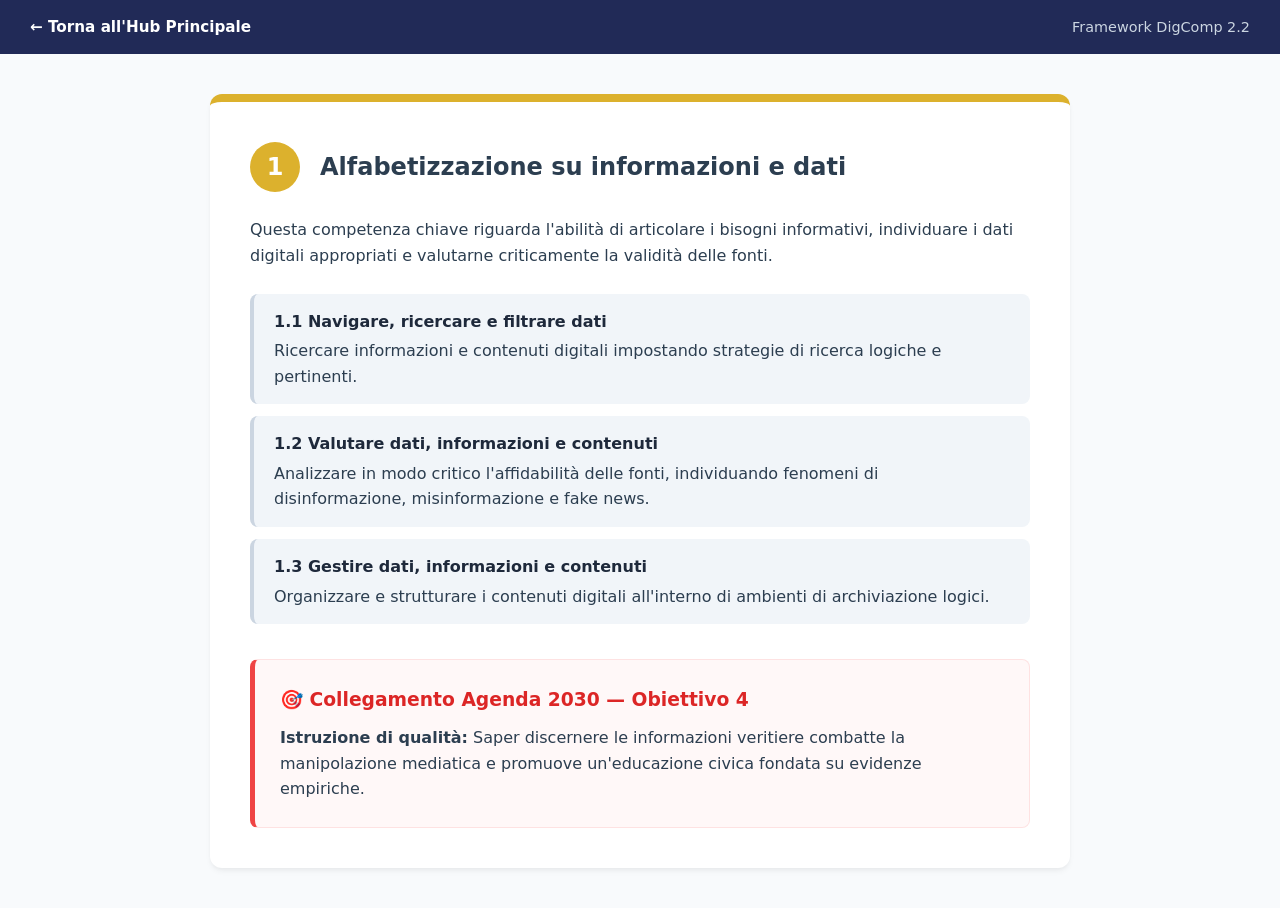
==== aree/area1.html @ 17d93356 "pagina principale e aree" ====
<!doctype html>
<html lang="it">
    <head>
        <meta charset="UTF-8" />
        <title>Area 1 - Informazioni e Dati</title>
        <link rel="stylesheet" href="../style.css" />
    </head>
    <body class="content-body">
        <nav class="nav-top-bar">
            <a href="index.html" class="btn-back">← Torna all'Hub Principale</a>
            <span style="color: #cbd5e1; font-size: 0.9rem;">Framework DigComp 2.2</span>
        </nav>
        <main class="page-container">
            <div class="area-card area-1-theme">
                <div class="area-title-group">
                    <div class="area-num" style="background-color: #dcb12d;">1</div>
                    <h2>Alfabetizzazione su informazioni e dati</h2>
                </div>
                <p>Questa competenza chiave riguarda l'abilità di articolare i bisogni informativi, individuare i dati digitali appropriati e valutarne criticamente la validità delle fonti.</p>
                
                <ul class="competence-list">
                    <li><strong>1.1 Navigare, ricercare e filtrare dati</strong> Ricercare informazioni e contenuti digitali impostando strategie di ricerca logiche e pertinenti.</li>
                    <li><strong>1.2 Valutare dati, informazioni e contenuti</strong> Analizzare in modo critico l'affidabilità delle fonti, individuando fenomeni di disinformazione, misinformazione e fake news.</li>
                    <li><strong>1.3 Gestire dati, informazioni e contenuti</strong> Organizzare e strutturare i contenuti digitali all'interno di ambienti di archiviazione logici.</li>
                </ul>

                <div class="agenda-box">
                    <h3>🎯 Collegamento Agenda 2030 — Obiettivo 4</h3>
                    <p><strong>Istruzione di qualità:</strong> Saper discernere le informazioni veritiere combatte la manipolazione mediatica e promuove un'educazione civica fondata su evidenze empiriche.</p>
                </div>
            </div>
        </main>
    </body>
</html>
---- style.css ----
/* ---- Reset & Stili di Base ---- */
* {
    box-sizing: border-box;
    margin: 0;
    padding: 0;
}

body {
    font-family: 'Segoe UI', system-ui, Helvetica, Arial, sans-serif;
    background-color: #f4f6f9;
    color: #2c3e50;
    line-height: 1.6;
}

/* ---- Configurazione Layout Hub (Index Grande) ---- */
.hub-body {
    display: flex;
    flex-direction: column;
    min-height: 100vh;
    justify-content: space-between;
    align-items: center;
    background: radial-gradient(circle at center, #ffffff 0%, #eaeef3 100%);
}

.hub-header {
    text-align: center;
    padding: 40px 20px;
}

.hub-header h1 {
    font-size: 2.5rem;
    color: #212a57;
    margin-bottom: 10px;
}

.hub-header p {
    color: #5a738e;
    max-width: 600px;
}

.hub-main {
    display: flex;
    justify-content: center;
    align-items: center;
    width: 100%;
    padding: 20px;
}

/* Dimensione maggiorata per la Landing Page principale */
.pentagon-container.large-hub {
    width: 100%;
    max-width: 550px;
    height: auto;
    filter: drop-shadow(0 10px 20px rgba(0, 0, 0, 0.1));
}

/* ---- Elementi SVG e Animazioni Originali Richieste ---- */
.spicchio {
    stroke: #ffffff;
    stroke-width: 8;
    stroke-linejoin: round;
    transition: all 0.2s ease-in-out;
    cursor: pointer; /* Corretto l'errore ortografico di origine */
}

.spicchio:hover {
    opacity: 0.85;
    filter: drop-shadow(0px 0px 8px rgba(0, 0, 0, 0.3));
}

.spicchio .badge-circle,
.spicchio .badge-text {
    opacity: 0;
    transition: opacity 0.2s ease-in-out;
}

.spicchio:hover .badge-circle,
.spicchio:hover .badge-text {
    opacity: 1;
}

.badge-text {
    font-family: Arial, sans-serif;
    font-size: 18px;
    fill: #ffffff;
    text-anchor: middle;
    dominant-baseline: central;
    pointer-events: none;
}

/* ---- Struttura delle Pagine di Dettaglio (Area 1 - 5) ---- */
.content-body {
    padding: 0;
    background-color: #f8fafc;
}

.nav-top-bar {
    background-color: #212a57;
    padding: 15px 30px;
    display: flex;
    justify-content: space-between;
    align-items: center;
}

.btn-back {
    color: #ffffff;
    text-decoration: none;
    font-weight: 600;
    display: flex;
    align-items: center;
    gap: 8px;
    font-size: 0.95rem;
    transition: opacity 0.2s;
}

.btn-back:hover {
    opacity: 0.8;
}

.page-container {
    max-width: 900px;
    margin: 40px auto;
    padding: 0 20px;
}

.area-card {
    background: #ffffff;
    border-radius: 12px;
    padding: 40px;
    box-shadow: 0 4px 6px -1px rgba(0,0,0,0.05), 0 2px 4px -1px rgba(0,0,0,0.03);
    border-top: 8px solid #212a57;
}

.area-1-theme { border-top-color: #dcb12d; }
.area-2-theme { border-top-color: #4a90e2; }
.area-3-theme { border-top-color: #f39c12; }
.area-4-theme { border-top-color: #2ecc71; }
.area-5-theme { border-top-color: #e74c3c; }

.area-title-group {
    display: flex;
    align-items: center;
    gap: 20px;
    margin-bottom: 25px;
}

.area-num {
    width: 50px;
    height: 50px;
    border-radius: 50%;
    color: white;
    display: flex;
    align-items: center;
    justify-content: center;
    font-weight: bold;
    font-size: 1.5rem;
}

.competence-list {
    margin: 25px 0;
    list-style: none;
}

.competence-list li {
    background: #f1f5f9;
    padding: 15px 20px;
    border-radius: 8px;
    margin-bottom: 12px;
    border-left: 4px solid #cbd5e1;
}

.competence-list li strong {
    color: #1e293b;
    display: block;
    margin-bottom: 4px;
}

/* Box di Connessione Sostenibile */
.agenda-box {
    margin-top: 35px;
    background: #fff8f8;
    border: 1px solid #fee2e2;
    padding: 25px;
    border-radius: 8px;
    border-left: 5px solid #ef4444;
}

.agenda-box h3 {
    color: #dc2626;
    margin-bottom: 10px;
    display: flex;
    align-items: center;
    gap: 10px;
}

.hub-footer {
    padding: 20px;
    font-size: 0.85rem;
    color: #8892b0;
    text-align: center;
}
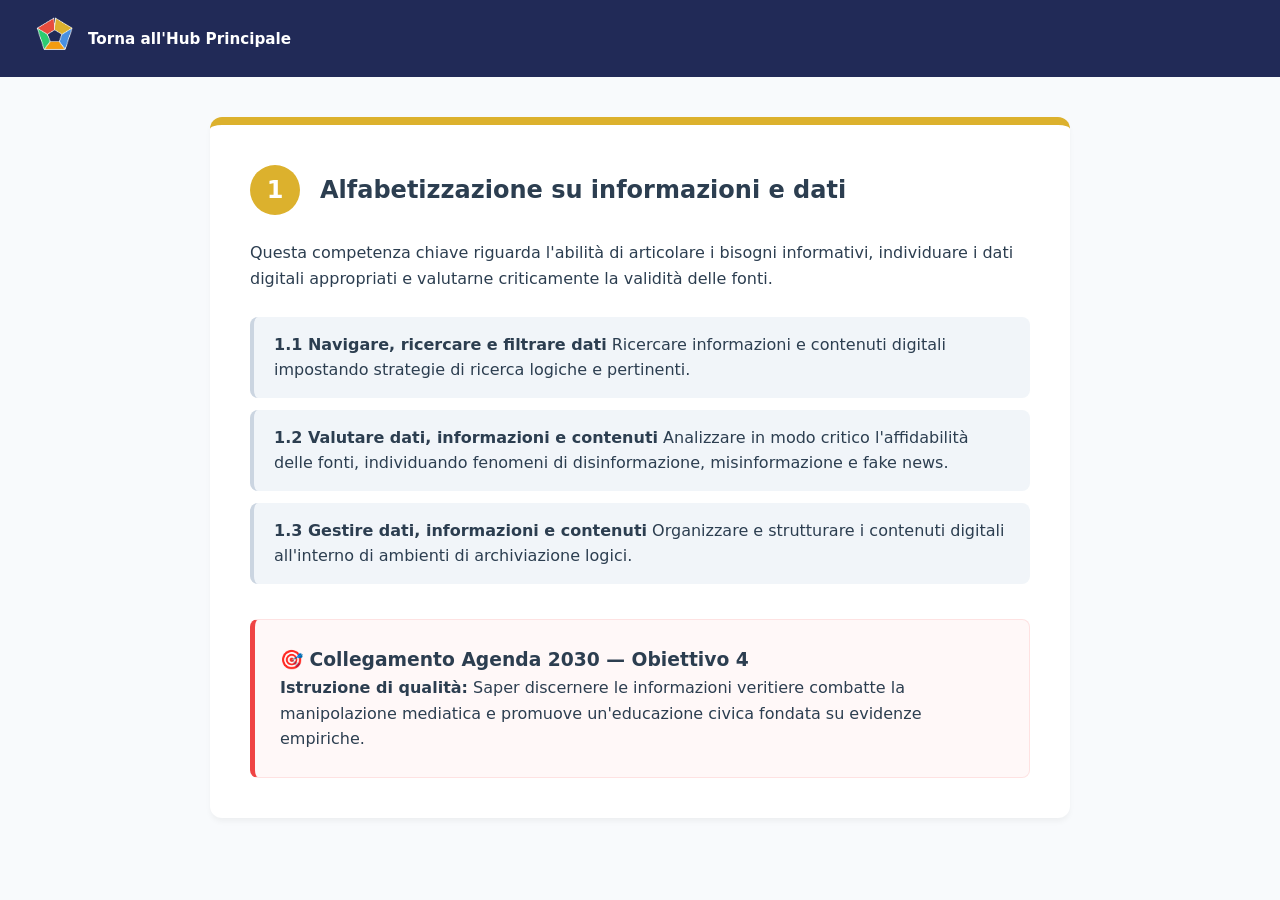
==== commit f8d09ffb: "aggiunto logo" ====
--- a/aree/area1.html
+++ b/aree/area1.html
@@ -2,13 +2,17 @@
 <html lang="it">
     <head>
         <meta charset="UTF-8" />
+
+        <link rel="icon" href="../img/logo.png">
+
         <title>Area 1 - Informazioni e Dati</title>
         <link rel="stylesheet" href="../style.css" />
     </head>
     <body class="content-body">
         <nav class="nav-top-bar">
-            <a href="index.html" class="btn-back">← Torna all'Hub Principale</a>
-            <span style="color: #cbd5e1; font-size: 0.9rem;">Framework DigComp 2.2</span>
+            <a href="../index.html" class="btn-back">
+                <span><img src="../img/logo.png" alt=""></span>
+                Torna all'Hub Principale</a>
         </nav>
         <main class="page-container">
             <div class="area-card area-1-theme">
--- a/style.css
+++ b/style.css
@@ -12,60 +12,75 @@
     line-height: 1.6;
 }
 
-/* ---- Configurazione Layout Hub (Index Grande) ---- */
+/* ---- Configurazione Layout Hub (Sfondo arricchito per valorizzare il Glassmorphism) ---- */
 .hub-body {
     display: flex;
     flex-direction: column;
     min-height: 100vh;
     justify-content: space-between;
     align-items: center;
-    background: radial-gradient(circle at center, #ffffff 0%, #eaeef3 100%);
+    /* Sfondo a gradiente scuro/vivido per far risaltare il vetro sfocato bianco */
+    background: linear-gradient(135deg, #0f172a 0%, #1e1b4b 50%, #2e1065 100%);
+    color: #ffffff;
 }
 
 .hub-header {
     text-align: center;
-    padding: 40px 20px;
+    padding: 40px 20px 10px 20px;
 }
 
 .hub-header h1 {
     font-size: 2.5rem;
-    color: #212a57;
+    color: #ffffff;
     margin-bottom: 10px;
+    text-shadow: 0 2px 4px rgba(0,0,0,0.3);
 }
 
 .hub-header p {
-    color: #5a738e;
+    color: #94a3b8;
     max-width: 600px;
 }
 
+/* Allineamento verticale di Pentagono + Griglia di card */
 .hub-main {
     display: flex;
+    flex-direction: column;
+    align-items: center;
     justify-content: center;
-    align-items: center;
     width: 100%;
+    max-width: 1200px;
     padding: 20px;
-}
-
-/* Dimensione maggiorata per la Landing Page principale */
+    gap: 50px; /* Spazio tra il pentagono e la griglia di card */
+}
+
+@media (min-width: 950px) {
+    /* Su schermi grandi, li affianca elegantemente invece di metterli uno sotto l'altro */
+    .hub-main {
+        flex-direction: row;
+        gap: 60px;
+    }
+}
+
+/* Dimensione del pentagono */
 .pentagon-container.large-hub {
     width: 100%;
-    max-width: 550px;
+    max-width: 480px;
     height: auto;
-    filter: drop-shadow(0 10px 20px rgba(0, 0, 0, 0.1));
-}
-
-/* ---- Elementi SVG e Animazioni Originali Richieste ---- */
+    filter: drop-shadow(0 10px 25px rgba(0, 0, 0, 0.4));
+}
+
+/* ---- Elementi SVG Originali Richiesti ---- */
 .spicchio {
     stroke: #ffffff;
     stroke-width: 8;
     stroke-linejoin: round;
     transition: all 0.2s ease-in-out;
-    cursor: pointer; /* Corretto l'errore ortografico di origine */
+    cursor: pointer;
 }
 
 .spicchio:hover {
     opacity: 0.85;
-    filter: drop-shadow(0px 0px 8px rgba(0, 0, 0, 0.3));
+    filter: drop-shadow(0px 0px 8px rgba(255, 255, 255, 0.2));
 }
 
 .spicchio .badge-circle,
@@ -88,10 +103,75 @@
     pointer-events: none;
 }
 
-/* ---- Struttura delle Pagine di Dettaglio (Area 1 - 5) ---- */
+/* ---- IL TUO CODICE: GRIGLIA E CARD IN STILE GLASSMORPHISM (INTEGRATO) ---- */
+.grid {
+    display: grid;
+    grid-template-columns: repeat(2, 1fr); /* Crea una struttura a 2 colonne stabili */
+    gap: 20px;
+    max-width: 500px;
+    width: 100%;
+}
+
+/* CARD GLASS */
+.card {
+    height: 140px; /* Ridotto leggermente da 200px per renderlo più armonico a fianco del pentagono */
+    background: rgba(255, 255, 255, 0.12);
+    backdrop-filter: blur(12px);
+    -webkit-backdrop-filter: blur(12px); /* Supporto Safari */
+    border-radius: 20px;
+    border: 1px solid rgba(255, 255, 255, 0.25);
+
+    display: flex;
+    align-items: center;
+    justify-content: center;
+
+    font-size: 18px;
+    font-weight: 600;
+    color: #ffffff;
+    text-decoration: none; /* Rimuove la sottolineatura del link */
+    text-align: center;
+    padding: 15px;
+    cursor: pointer;
+    transition: 0.4s;
+    box-shadow: 0 4px 30px rgba(0, 0, 0, 0.1);
+}
+
+.center {
+    grid-column: span 2;
+}
+
+.card:hover {
+    transform: scale(1.05);
+    background: rgba(255, 255, 255, 0.22);
+    box-shadow: 0 8px 32px rgba(0, 0, 0, 0.4);
+    border: 1px solid rgba(255, 255, 255, 0.4);
+}
+
+.alf-card:hover {
+    background: #dcb12d;
+}
+
+.com-card:hover {
+    background: #4a90e2;
+}
+
+.con-card:hover {
+    background: #f39c12;
+}
+
+.sic-card:hover {
+    background: #2ecc71;
+}
+
+.ris-card:hover {
+    background: #e74c3c;
+}
+
+/* ---- Struttura delle Pagine di Dettaglio Interno (Invariate) ---- */
 .content-body {
     padding: 0;
     background-color: #f8fafc;
+    color: #2c3e50;
 }
 
 .nav-top-bar {
@@ -110,11 +190,6 @@
     align-items: center;
     gap: 8px;
     font-size: 0.95rem;
-    transition: opacity 0.2s;
-}
-
-.btn-back:hover {
-    opacity: 0.8;
 }
 
 .page-container {
@@ -127,7 +202,7 @@
     background: #ffffff;
     border-radius: 12px;
     padding: 40px;
-    box-shadow: 0 4px 6px -1px rgba(0,0,0,0.05), 0 2px 4px -1px rgba(0,0,0,0.03);
+    box-shadow: 0 4px 6px -1px rgba(0,0,0,0.05);
     border-top: 8px solid #212a57;
 }
 
@@ -169,13 +244,6 @@
     border-left: 4px solid #cbd5e1;
 }
 
-.competence-list li strong {
-    color: #1e293b;
-    display: block;
-    margin-bottom: 4px;
-}
-
-/* Box di Connessione Sostenibile */
 .agenda-box {
     margin-top: 35px;
     background: #fff8f8;
@@ -185,17 +253,15 @@
     border-left: 5px solid #ef4444;
 }
 
-.agenda-box h3 {
-    color: #dc2626;
-    margin-bottom: 10px;
-    display: flex;
-    align-items: center;
-    gap: 10px;
-}
-
 .hub-footer {
-    padding: 20px;
+    padding: 30px 20px;
     font-size: 0.85rem;
-    color: #8892b0;
+    color: #64748b;
     text-align: center;
+}
+
+/* logo */
+img {
+    height: 40px;
+    width: 50px;
 }
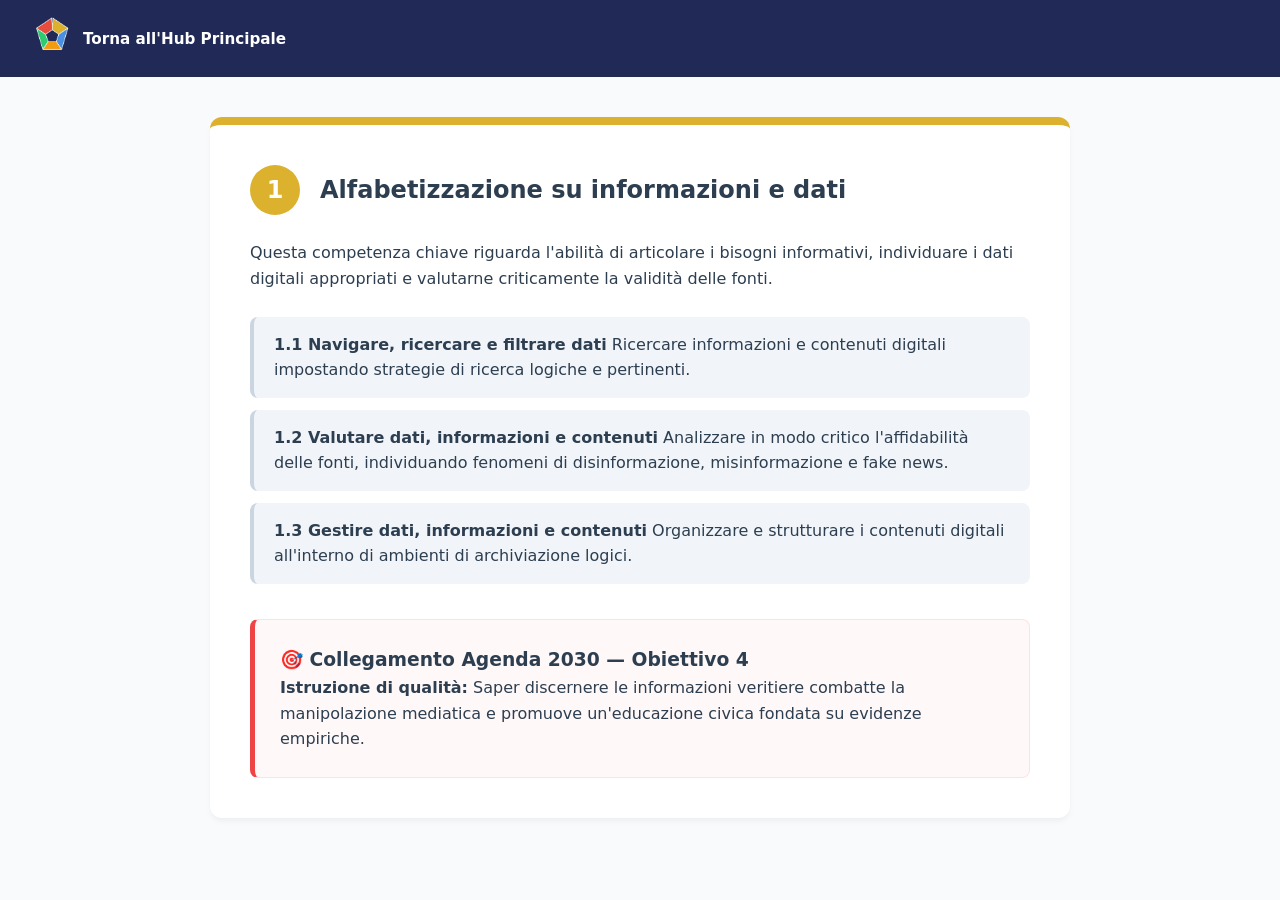
==== commit 06f9e60d: "aggiunto logo header" ====
--- a/aree/area1.html
+++ b/aree/area1.html
@@ -1,38 +1,48 @@
 <!doctype html>
 <html lang="it">
-    <head>
-        <meta charset="UTF-8" />
 
-        <link rel="icon" href="../img/logo.png">
+<head>
+    <meta charset="UTF-8" />
 
-        <title>Area 1 - Informazioni e Dati</title>
-        <link rel="stylesheet" href="../style.css" />
-    </head>
-    <body class="content-body">
-        <nav class="nav-top-bar">
-            <a href="../index.html" class="btn-back">
-                <span><img src="../img/logo.png" alt=""></span>
-                Torna all'Hub Principale</a>
-        </nav>
-        <main class="page-container">
-            <div class="area-card area-1-theme">
-                <div class="area-title-group">
-                    <div class="area-num" style="background-color: #dcb12d;">1</div>
-                    <h2>Alfabetizzazione su informazioni e dati</h2>
-                </div>
-                <p>Questa competenza chiave riguarda l'abilità di articolare i bisogni informativi, individuare i dati digitali appropriati e valutarne criticamente la validità delle fonti.</p>
-                
-                <ul class="competence-list">
-                    <li><strong>1.1 Navigare, ricercare e filtrare dati</strong> Ricercare informazioni e contenuti digitali impostando strategie di ricerca logiche e pertinenti.</li>
-                    <li><strong>1.2 Valutare dati, informazioni e contenuti</strong> Analizzare in modo critico l'affidabilità delle fonti, individuando fenomeni di disinformazione, misinformazione e fake news.</li>
-                    <li><strong>1.3 Gestire dati, informazioni e contenuti</strong> Organizzare e strutturare i contenuti digitali all'interno di ambienti di archiviazione logici.</li>
-                </ul>
+    <link rel="icon" href="../img/logo.png">
 
-                <div class="agenda-box">
-                    <h3>🎯 Collegamento Agenda 2030 — Obiettivo 4</h3>
-                    <p><strong>Istruzione di qualità:</strong> Saper discernere le informazioni veritiere combatte la manipolazione mediatica e promuove un'educazione civica fondata su evidenze empiriche.</p>
-                </div>
+    <title>Area 1 - Informazioni e Dati</title>
+    <link rel="stylesheet" href="../style.css" />
+</head>
+
+<body class="content-body">
+    <nav class="nav-top-bar">
+        <a href="../index.html" class="btn-back">
+            <span><img src="../img/logo.png" alt=""></span>
+            Torna all'Hub Principale
+        </a>
+    </nav>
+    <main class="page-container">
+        <div class="area-card area-1-theme">
+            <div class="area-title-group">
+                <div class="area-num" style="background-color: #dcb12d;">1</div>
+                <h2>Alfabetizzazione su informazioni e dati</h2>
             </div>
-        </main>
-    </body>
+            <p>Questa competenza chiave riguarda l'abilità di articolare i bisogni informativi, individuare i dati
+                digitali appropriati e valutarne criticamente la validità delle fonti.</p>
+
+            <ul class="competence-list">
+                <li><strong>1.1 Navigare, ricercare e filtrare dati</strong> Ricercare informazioni e contenuti digitali
+                    impostando strategie di ricerca logiche e pertinenti.</li>
+                <li><strong>1.2 Valutare dati, informazioni e contenuti</strong> Analizzare in modo critico
+                    l'affidabilità delle fonti, individuando fenomeni di disinformazione, misinformazione e fake news.
+                </li>
+                <li><strong>1.3 Gestire dati, informazioni e contenuti</strong> Organizzare e strutturare i contenuti
+                    digitali all'interno di ambienti di archiviazione logici.</li>
+            </ul>
+
+            <div class="agenda-box">
+                <h3>🎯 Collegamento Agenda 2030 — Obiettivo 4</h3>
+                <p><strong>Istruzione di qualità:</strong> Saper discernere le informazioni veritiere combatte la
+                    manipolazione mediatica e promuove un'educazione civica fondata su evidenze empiriche.</p>
+            </div>
+        </div>
+    </main>
+</body>
+
 </html>
--- a/style.css
+++ b/style.css
@@ -33,7 +33,7 @@
     font-size: 2.5rem;
     color: #ffffff;
     margin-bottom: 10px;
-    text-shadow: 0 2px 4px rgba(0,0,0,0.3);
+    text-shadow: 0 2px 4px rgba(0, 0, 0, 0.3);
 }
 
 .hub-header p {
@@ -50,10 +50,12 @@
     width: 100%;
     max-width: 1200px;
     padding: 20px;
-    gap: 50px; /* Spazio tra il pentagono e la griglia di card */
+    gap: 50px;
+    /* Spazio tra il pentagono e la griglia di card */
 }
 
 @media (min-width: 950px) {
+
     /* Su schermi grandi, li affianca elegantemente invece di metterli uno sotto l'altro */
     .hub-main {
         flex-direction: row;
@@ -106,7 +108,8 @@
 /* ---- IL TUO CODICE: GRIGLIA E CARD IN STILE GLASSMORPHISM (INTEGRATO) ---- */
 .grid {
     display: grid;
-    grid-template-columns: repeat(2, 1fr); /* Crea una struttura a 2 colonne stabili */
+    grid-template-columns: repeat(2, 1fr);
+    /* Crea una struttura a 2 colonne stabili */
     gap: 20px;
     max-width: 500px;
     width: 100%;
@@ -114,10 +117,12 @@
 
 /* CARD GLASS */
 .card {
-    height: 140px; /* Ridotto leggermente da 200px per renderlo più armonico a fianco del pentagono */
+    height: 140px;
+    /* Ridotto leggermente da 200px per renderlo più armonico a fianco del pentagono */
     background: rgba(255, 255, 255, 0.12);
     backdrop-filter: blur(12px);
-    -webkit-backdrop-filter: blur(12px); /* Supporto Safari */
+    -webkit-backdrop-filter: blur(12px);
+    /* Supporto Safari */
     border-radius: 20px;
     border: 1px solid rgba(255, 255, 255, 0.25);
 
@@ -128,7 +133,8 @@
     font-size: 18px;
     font-weight: 600;
     color: #ffffff;
-    text-decoration: none; /* Rimuove la sottolineatura del link */
+    text-decoration: none;
+    /* Rimuove la sottolineatura del link */
     text-align: center;
     padding: 15px;
     cursor: pointer;
@@ -202,15 +208,29 @@
     background: #ffffff;
     border-radius: 12px;
     padding: 40px;
-    box-shadow: 0 4px 6px -1px rgba(0,0,0,0.05);
+    box-shadow: 0 4px 6px -1px rgba(0, 0, 0, 0.05);
     border-top: 8px solid #212a57;
 }
 
-.area-1-theme { border-top-color: #dcb12d; }
-.area-2-theme { border-top-color: #4a90e2; }
-.area-3-theme { border-top-color: #f39c12; }
-.area-4-theme { border-top-color: #2ecc71; }
-.area-5-theme { border-top-color: #e74c3c; }
+.area-1-theme {
+    border-top-color: #dcb12d;
+}
+
+.area-2-theme {
+    border-top-color: #4a90e2;
+}
+
+.area-3-theme {
+    border-top-color: #f39c12;
+}
+
+.area-4-theme {
+    border-top-color: #2ecc71;
+}
+
+.area-5-theme {
+    border-top-color: #e74c3c;
+}
 
 .area-title-group {
     display: flex;
@@ -263,5 +283,5 @@
 /* logo */
 img {
     height: 40px;
-    width: 50px;
+    width: 45px;
 }
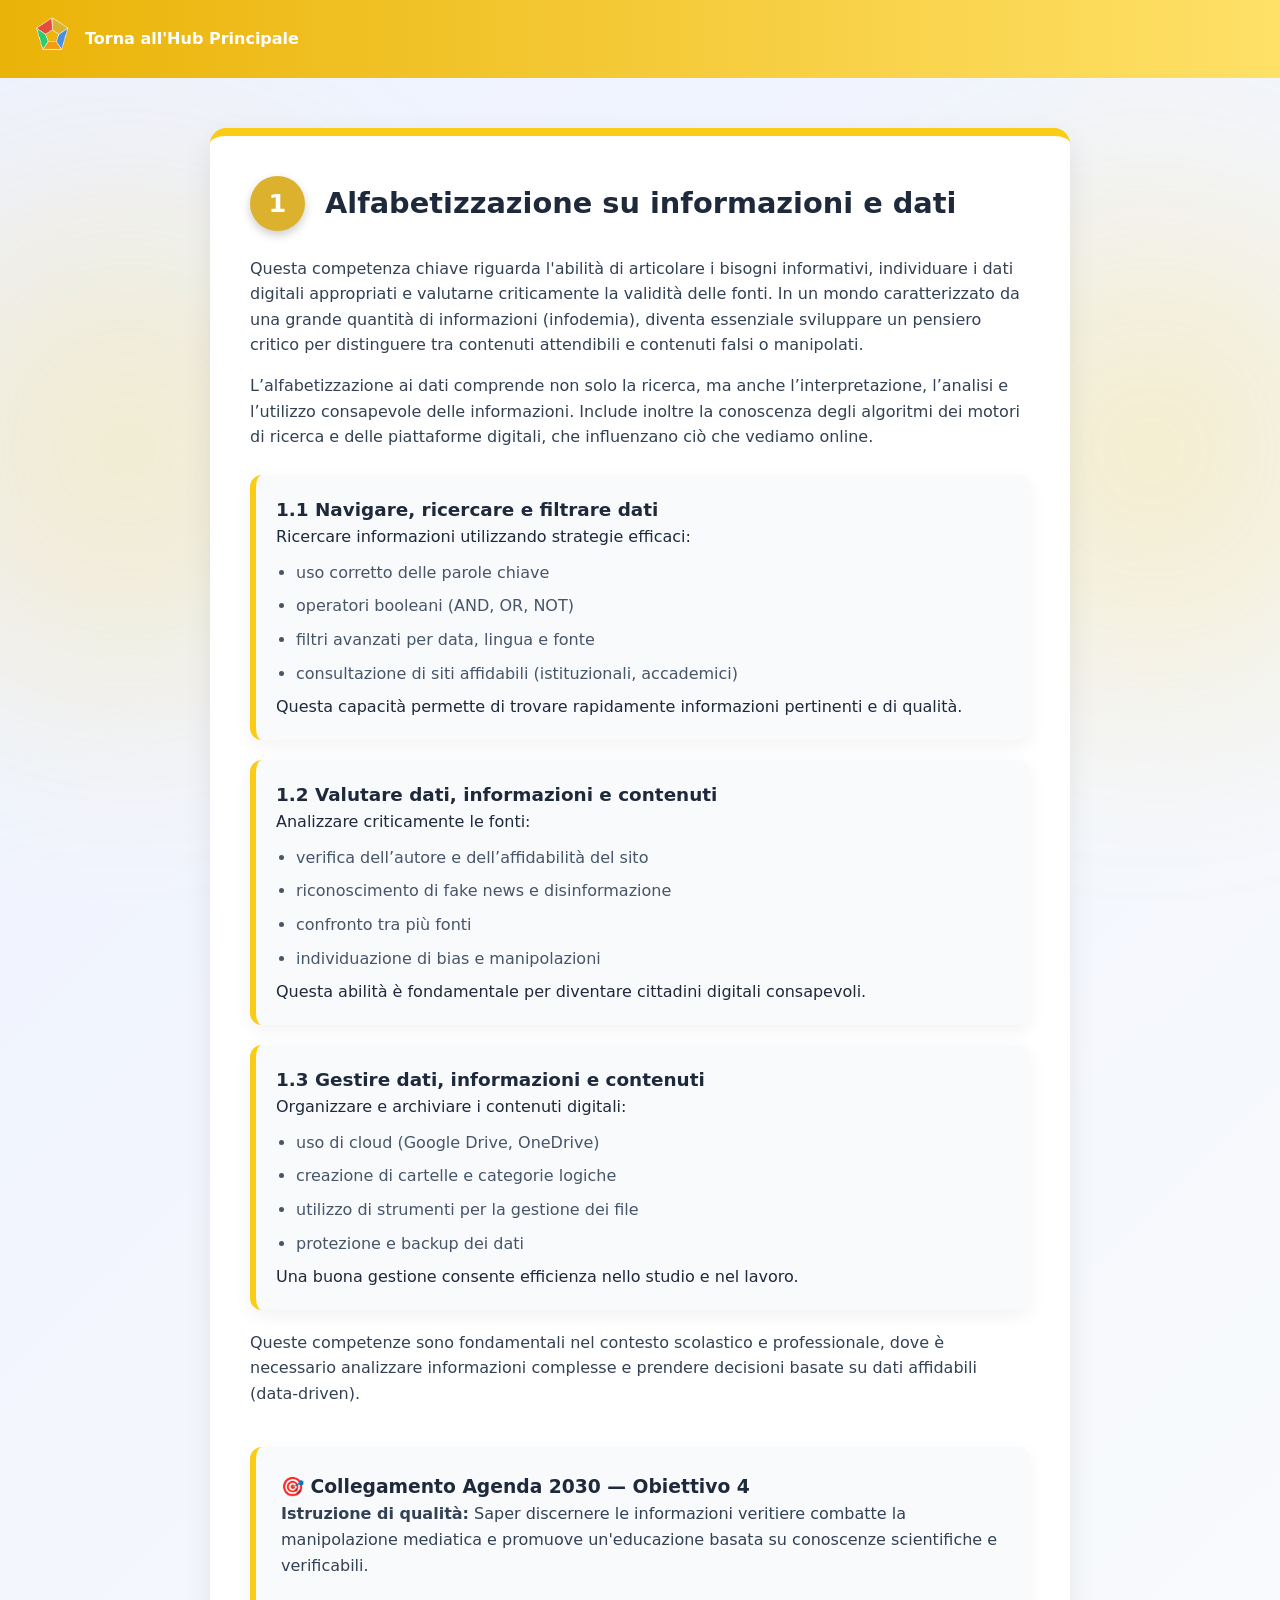
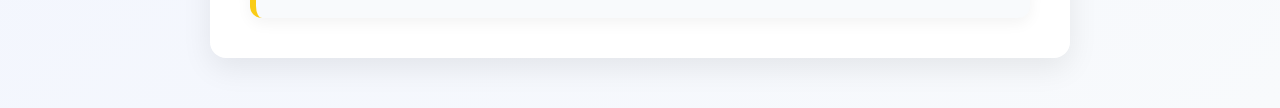
==== commit 7e37a0e7: "aggiornamento finale css" ====
--- a/aree/area1.html
+++ b/aree/area1.html
@@ -3,46 +3,97 @@
 
 <head>
     <meta charset="UTF-8" />
-
     <link rel="icon" href="../img/logo.png">
-
     <title>Area 1 - Informazioni e Dati</title>
-    <link rel="stylesheet" href="../style.css" />
+    <link rel="stylesheet" href="style2.css" />
 </head>
 
-<body class="content-body">
+<body class="content-body area-1-theme">
+
     <nav class="nav-top-bar">
         <a href="../index.html" class="btn-back">
             <span><img src="../img/logo.png" alt=""></span>
             Torna all'Hub Principale
         </a>
     </nav>
+
     <main class="page-container">
         <div class="area-card area-1-theme">
+
             <div class="area-title-group">
                 <div class="area-num" style="background-color: #dcb12d;">1</div>
                 <h2>Alfabetizzazione su informazioni e dati</h2>
             </div>
-            <p>Questa competenza chiave riguarda l'abilità di articolare i bisogni informativi, individuare i dati
-                digitali appropriati e valutarne criticamente la validità delle fonti.</p>
+
+            <p>
+                Questa competenza chiave riguarda l'abilità di articolare i bisogni informativi, individuare i dati
+                digitali appropriati e valutarne criticamente la validità delle fonti. In un mondo caratterizzato
+                da una grande quantità di informazioni (infodemia), diventa essenziale sviluppare un pensiero
+                critico per distinguere tra contenuti attendibili e contenuti falsi o manipolati.
+            </p>
+
+            <p>
+                L’alfabetizzazione ai dati comprende non solo la ricerca, ma anche l’interpretazione, l’analisi e
+                l’utilizzo consapevole delle informazioni. Include inoltre la conoscenza degli algoritmi dei motori
+                di ricerca e delle piattaforme digitali, che influenzano ciò che vediamo online.
+            </p>
 
             <ul class="competence-list">
-                <li><strong>1.1 Navigare, ricercare e filtrare dati</strong> Ricercare informazioni e contenuti digitali
-                    impostando strategie di ricerca logiche e pertinenti.</li>
-                <li><strong>1.2 Valutare dati, informazioni e contenuti</strong> Analizzare in modo critico
-                    l'affidabilità delle fonti, individuando fenomeni di disinformazione, misinformazione e fake news.
+
+                <li>
+                    <strong>1.1 Navigare, ricercare e filtrare dati</strong><br>
+                    Ricercare informazioni utilizzando strategie efficaci:
+                    <ul>
+                        <li>uso corretto delle parole chiave</li>
+                        <li>operatori booleani (AND, OR, NOT)</li>
+                        <li>filtri avanzati per data, lingua e fonte</li>
+                        <li>consultazione di siti affidabili (istituzionali, accademici)</li>
+                    </ul>
+                    Questa capacità permette di trovare rapidamente informazioni pertinenti e di qualità.
                 </li>
-                <li><strong>1.3 Gestire dati, informazioni e contenuti</strong> Organizzare e strutturare i contenuti
-                    digitali all'interno di ambienti di archiviazione logici.</li>
+
+                <li>
+                    <strong>1.2 Valutare dati, informazioni e contenuti</strong><br>
+                    Analizzare criticamente le fonti:
+                    <ul>
+                        <li>verifica dell’autore e dell’affidabilità del sito</li>
+                        <li>riconoscimento di fake news e disinformazione</li>
+                        <li>confronto tra più fonti</li>
+                        <li>individuazione di bias e manipolazioni</li>
+                    </ul>
+                    Questa abilità è fondamentale per diventare cittadini digitali consapevoli.
+                </li>
+
+                <li>
+                    <strong>1.3 Gestire dati, informazioni e contenuti</strong><br>
+                    Organizzare e archiviare i contenuti digitali:
+                    <ul>
+                        <li>uso di cloud (Google Drive, OneDrive)</li>
+                        <li>creazione di cartelle e categorie logiche</li>
+                        <li>utilizzo di strumenti per la gestione dei file</li>
+                        <li>protezione e backup dei dati</li>
+                    </ul>
+                    Una buona gestione consente efficienza nello studio e nel lavoro.
+                </li>
+
             </ul>
+
+            <p>
+                Queste competenze sono fondamentali nel contesto scolastico e professionale, dove è necessario
+                analizzare informazioni complesse e prendere decisioni basate su dati affidabili (data-driven).
+            </p>
 
             <div class="agenda-box">
                 <h3>🎯 Collegamento Agenda 2030 — Obiettivo 4</h3>
-                <p><strong>Istruzione di qualità:</strong> Saper discernere le informazioni veritiere combatte la
-                    manipolazione mediatica e promuove un'educazione civica fondata su evidenze empiriche.</p>
+                <p>
+                    <strong>Istruzione di qualità:</strong> Saper discernere le informazioni veritiere combatte la
+                    manipolazione mediatica e promuove un'educazione basata su conoscenze scientifiche e verificabili.
+                </p>
             </div>
+
         </div>
     </main>
+
 </body>
 
 </html>
--- a/aree/style2.css
+++ b/aree/style2.css
@@ -0,0 +1,342 @@
+/* ========================= */
+/* RESET */
+/* ========================= */
+* {
+    box-sizing: border-box;
+    margin: 0;
+    padding: 0;
+}
+
+/* ========================= */
+/* BODY + SFONDO */
+/* ========================= */
+body {
+    font-family: 'Segoe UI', system-ui, sans-serif;
+    background: linear-gradient(135deg, #eef2ff, #f8fafc);
+    color: #1e293b;
+    line-height: 1.6;
+    position: relative;
+    overflow-x: hidden;
+}
+
+/* GLOW LATERALE */
+body::before,
+body::after {
+    content: "";
+    position: fixed;
+    top: 0;
+    width: 40%;
+    height: 100%;
+    z-index: 0;
+    pointer-events: none;
+    filter: blur(90px);
+    opacity: 0.25;
+}
+
+body::before {
+    left: -10%;
+}
+
+body::after {
+    right: -10%;
+}
+
+/* ========================= */
+/* NAVBAR */
+/* ========================= */
+.nav-top-bar {
+    padding: 15px 30px;
+    display: flex;
+    align-items: center;
+    position: relative;
+    z-index: 1;
+}
+
+.btn-back {
+    color: white;
+    text-decoration: none;
+    font-weight: 600;
+    display: flex;
+    align-items: center;
+    gap: 10px;
+    font-size: 1rem;
+    transition: 0.2s;
+}
+
+.btn-back:hover {
+    opacity: 0.8;
+}
+
+/* ========================= */
+/* CONTENUTO */
+/* ========================= */
+.page-container {
+    max-width: 900px;
+    margin: 50px auto;
+    padding: 0 20px;
+    position: relative;
+    z-index: 1;
+}
+
+/* ========================= */
+/* CARD PRINCIPALE */
+/* ========================= */
+.area-card {
+    background: white;
+    border-radius: 16px;
+    padding: 40px;
+    box-shadow: 0 10px 30px rgba(0, 0, 0, 0.08);
+    border-top: 8px solid;
+    transition: transform 0.3s ease;
+}
+
+.area-card:hover {
+    transform: translateY(-5px);
+}
+
+/* ========================= */
+/* TITOLI */
+/* ========================= */
+.area-title-group {
+    display: flex;
+    align-items: center;
+    gap: 20px;
+    margin-bottom: 25px;
+}
+
+.area-num {
+    width: 55px;
+    height: 55px;
+    border-radius: 50%;
+    color: white;
+    display: flex;
+    align-items: center;
+    justify-content: center;
+    font-weight: bold;
+    font-size: 1.6rem;
+    box-shadow: 0 4px 10px rgba(0, 0, 0, 0.2);
+}
+
+h2 {
+    font-size: 1.8rem;
+    color: #1e293b;
+}
+
+/* ========================= */
+/* TESTO */
+/* ========================= */
+p {
+    margin-bottom: 15px;
+    color: #334155;
+}
+
+/* ========================= */
+/* LISTA */
+/* ========================= */
+.competence-list {
+    margin-top: 25px;
+    list-style: none;
+}
+
+.competence-list li {
+    background: #f8fafc;
+    padding: 20px;
+    border-radius: 12px;
+    margin-bottom: 20px;
+    box-shadow: 0 6px 18px rgba(0, 0, 0, 0.05);
+    border-left: 6px solid;
+    transition: all 0.25s ease;
+}
+
+.competence-list li:hover {
+    transform: translateY(-5px);
+    box-shadow: 0 12px 25px rgba(0, 0, 0, 0.12);
+}
+
+.competence-list strong {
+    font-size: 1.15rem;
+    color: #1e293b;
+}
+
+/* SOTTO LISTA */
+.competence-list ul {
+    margin-top: 10px;
+    padding-left: 20px;
+}
+
+.competence-list ul li {
+    margin-bottom: 8px;
+    list-style: disc;
+    color: #475569;
+    background: transparent;
+    box-shadow: none;
+    border: none;
+    padding: 0;
+}
+
+/* ========================= */
+/* AGENDA BOX */
+/* ========================= */
+.agenda-box {
+    margin-top: 40px;
+    padding: 25px;
+    border-radius: 12px;
+    background: #f8fafc;
+    border-left: 6px solid;
+    box-shadow: 0 5px 15px rgba(0, 0, 0, 0.05);
+}
+
+/* ========================= */
+/* COLORI + HEADER + SFONDO */
+/* ========================= */
+
+/* -------- AREA 1 (GIALLO) -------- */
+body.area-1-theme .nav-top-bar {
+    background: linear-gradient(90deg, #eab308, #ffe168);
+}
+
+body.area-1-theme::before,
+body.area-1-theme::after {
+    background: radial-gradient(circle, #facc15, transparent 70%);
+}
+
+.area-1-theme {
+    border-top-color: #facc15;
+}
+
+.area-1-theme .competence-list li {
+    border-left-color: #facc15;
+}
+
+.area-1-theme .area-num {
+    background-color: #facc15;
+}
+
+.area-1-theme .agenda-box {
+    border-left-color: #facc15;
+}
+
+/* -------- AREA 2 (BLU) -------- */
+body.area-2-theme .nav-top-bar {
+    background: linear-gradient(90deg, #1d4ed8, #5995f7);
+}
+
+body.area-2-theme::before,
+body.area-2-theme::after {
+    background: radial-gradient(circle, #3b82f6, transparent 70%);
+}
+
+.area-2-theme {
+    border-top-color: #3b82f6;
+}
+
+.area-2-theme .competence-list li {
+    border-left-color: #3b82f6;
+}
+
+.area-2-theme .area-num {
+    background-color: #3b82f6;
+}
+
+.area-2-theme .agenda-box {
+    border-left-color: #3b82f6;
+}
+
+/* -------- AREA 3 (ARANCIONE) -------- */
+body.area-3-theme .nav-top-bar {
+    background: linear-gradient(90deg, #ea580c, #ffae2c);
+}
+
+body.area-3-theme::before,
+body.area-3-theme::after {
+    background: radial-gradient(circle, #f97316, transparent 70%);
+}
+
+.area-3-theme {
+    border-top-color: #f39c12;
+}
+
+.area-3-theme .competence-list li {
+    border-left-color: #f39c12;
+}
+
+.area-3-theme .area-num {
+    background-color: #f39c12;
+}
+
+.area-3-theme .agenda-box {
+    border-left-color: #f39c12;
+}
+
+/* -------- AREA 4 (VERDE) -------- */
+body.area-4-theme .nav-top-bar {
+    background: linear-gradient(90deg, #16a34a, #5fff99);
+}
+
+body.area-4-theme::before,
+body.area-4-theme::after {
+    background: radial-gradient(circle, #22c55e, transparent 70%);
+}
+
+.area-4-theme {
+    border-top-color: #22c55e;
+}
+
+.area-4-theme .competence-list li {
+    border-left-color: #22c55e;
+}
+
+.area-4-theme .area-num {
+    background-color: #22c55e;
+}
+
+.area-4-theme .agenda-box {
+    border-left-color: #22c55e;
+}
+
+/* -------- AREA 5 (ROSSO) -------- */
+body.area-5-theme .nav-top-bar {
+    background: linear-gradient(90deg, #dc2626, #ff7575);
+}
+
+body.area-5-theme::before,
+body.area-5-theme::after {
+    background: radial-gradient(circle, #ef4444, transparent 70%);
+}
+
+.area-5-theme {
+    border-top-color: #ef4444;
+}
+
+.area-5-theme .competence-list li {
+    border-left-color: #ef4444;
+}
+
+.area-5-theme .area-num {
+    background-color: #ef4444;
+}
+
+.area-5-theme .agenda-box {
+    border-left-color: #ef4444;
+}
+
+/* ========================= */
+/* RESPONSIVE */
+/* ========================= */
+@media (max-width: 600px) {
+
+    .area-card {
+        padding: 25px;
+    }
+
+    h2 {
+        font-size: 1.4rem;
+    }
+
+}
+
+/* logo */
+img {
+    height: 40px;
+    width: 45px;
+}
